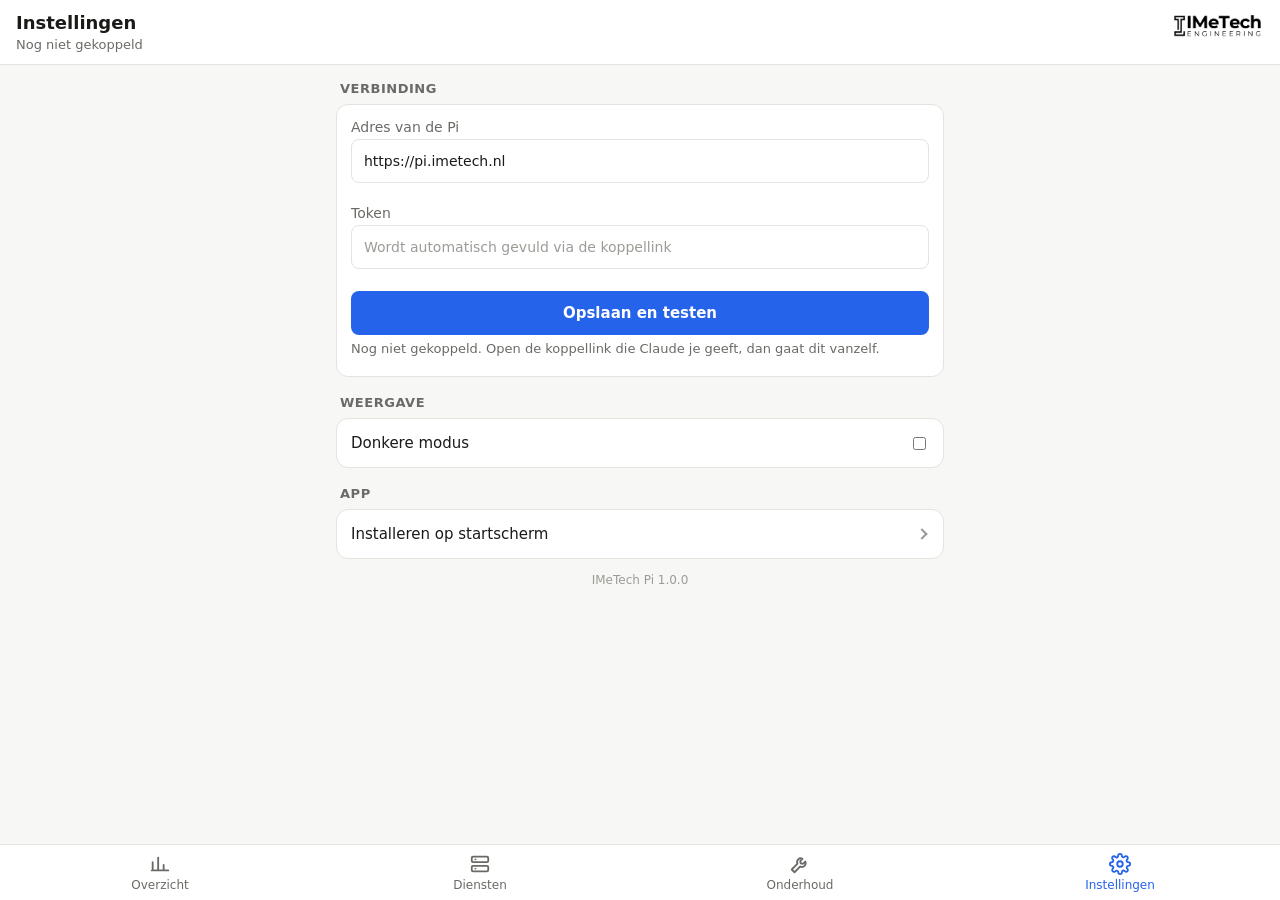
==== pwa/index.html @ c93b2d84 "Publiceren via GitHub Actions, app naar pwa/ (zoals projectdoc-pwa) Co-Authored-By: Claude Opus 5.5 " ====
<!DOCTYPE html>
<html lang="nl">
  <head>
    <meta charset="UTF-8" />
    <meta name="viewport" content="width=device-width, initial-scale=1, viewport-fit=cover" />
    <meta name="theme-color" content="#2563EB" id="meta-theme-color" />
    <meta name="apple-mobile-web-app-capable" content="yes" />
    <meta name="mobile-web-app-capable" content="yes" />
    <meta name="robots" content="noindex" />
    <title>IMeTech Pi</title>
    <link rel="manifest" href="manifest.json" />
    <link rel="stylesheet" href="css/style.css" />
    <link rel="stylesheet" href="css/pi.css" />
    <link rel="icon" href="icons/icon-192.png" type="image/png" />
    <link rel="apple-touch-icon" href="icons/icon-192.png" />
  </head>
  <body>
    <svg class="ic-sprite" aria-hidden="true" focusable="false">
      <symbol id="ic-overzicht" viewBox="0 0 24 24"><path d="M4 19V10M10 19V5M16 19v-6M21 19H3" /></symbol>
      <symbol id="ic-diensten" viewBox="0 0 24 24"><rect x="3" y="4" width="18" height="6" rx="1.5" /><rect x="3" y="14" width="18" height="6" rx="1.5" /><path d="M7 7h.01M7 17h.01" /></symbol>
      <symbol id="ic-onderhoud" viewBox="0 0 24 24"><path d="M14.7 6.3a4 4 0 0 0-5.4 5.4L3 18l3 3 6.3-6.3a4 4 0 0 0 5.4-5.4l-2.5 2.5-2.4-.6-.6-2.4z" /></symbol>
      <symbol id="ic-instellingen" viewBox="0 0 24 24"><circle cx="12" cy="12" r="3" /><path d="M19.4 15a1.7 1.7 0 0 0 .3 1.8l.1.1a2 2 0 1 1-2.8 2.8l-.1-.1a1.7 1.7 0 0 0-1.8-.3 1.7 1.7 0 0 0-1 1.5V21a2 2 0 1 1-4 0v-.1a1.7 1.7 0 0 0-1.1-1.5 1.7 1.7 0 0 0-1.8.3l-.1.1a2 2 0 1 1-2.8-2.8l.1-.1a1.7 1.7 0 0 0 .3-1.8 1.7 1.7 0 0 0-1.5-1H3a2 2 0 1 1 0-4h.1a1.7 1.7 0 0 0 1.5-1.1 1.7 1.7 0 0 0-.3-1.8l-.1-.1a2 2 0 1 1 2.8-2.8l.1.1a1.7 1.7 0 0 0 1.8.3H9a1.7 1.7 0 0 0 1-1.5V3a2 2 0 1 1 4 0v.1a1.7 1.7 0 0 0 1 1.5 1.7 1.7 0 0 0 1.8-.3l.1-.1a2 2 0 1 1 2.8 2.8l-.1.1a1.7 1.7 0 0 0-.3 1.8V9a1.7 1.7 0 0 0 1.5 1H21a2 2 0 1 1 0 4h-.1a1.7 1.7 0 0 0-1.5 1z" /></symbol>
      <symbol id="ic-terug" viewBox="0 0 24 24"><path d="M15 6l-6 6 6 6" /></symbol>
      <symbol id="ic-herstel" viewBox="0 0 24 24"><path d="M4 12a8 8 0 1 0 2.6-5.9" /><path d="M4 4v5h5" /></symbol>
      <symbol id="ic-chevron" viewBox="0 0 24 24"><path d="M9 6l6 6-6 6" /></symbol>
    </svg>

    <div id="install-banner" class="install-banner hidden" role="dialog" aria-label="App installeren">
      <div class="install-banner-inner">
        <p><strong>Installeer IMeTech Pi</strong> op je startscherm, dan heb je de Pi altijd bij de hand.</p>
        <div class="install-banner-actions">
          <button type="button" id="btn-install" class="btn-primary">Installeren</button>
          <button type="button" id="btn-install-dismiss" class="btn-secondary">Later</button>
        </div>
      </div>
    </div>

    <header class="app-header">
      <div class="header-text">
        <h1 id="kop">Pi</h1>
        <p id="status" class="sub">Verbinden...</p>
      </div>
      <img id="header-logo" class="header-logo" src="branding/logo-zwart.png" alt="IMeTech Engineering" width="120" height="28" />
    </header>

    <main id="scherm"></main>

    <nav class="bottom-nav" aria-label="Hoofdnavigatie">
      <button type="button" data-tab="overzicht" class="actief"><svg class="ic"><use href="#ic-overzicht"/></svg>Overzicht</button>
      <button type="button" data-tab="diensten"><svg class="ic"><use href="#ic-diensten"/></svg>Diensten</button>
      <button type="button" data-tab="onderhoud"><svg class="ic"><use href="#ic-onderhoud"/></svg>Onderhoud <span id="badge" class="badge"></span></button>
      <button type="button" data-tab="instellingen"><svg class="ic"><use href="#ic-instellingen"/></svg>Instellingen</button>
    </nav>

    <div id="toast" class="toast hidden" role="status"><span id="toast-tekst"></span><button type="button" id="toast-knop" class="toast-knop hidden">Herstel</button></div>

    <script src="js/terug.js"></script>
    <script src="js/imetech-apps.js"></script>
    <script src="js/opslag.js"></script>
    <script src="js/api.js"></script>
    <script src="js/install.js"></script>
    <script src="js/app.js"></script>
  </body>
</html>
---- pwa/css/style.css ----
/* IMeTech tokens — zelfde als uren/projectdoc PWA (applications/imtech_desk_theme.py) */
:root {
  --bg-primary: #ffffff;
  --bg-secondary: #f7f7f5;
  --bg-tertiary: #efede8;
  --bg-hover: #f0eee9;
  --border: #e5e3de;
  --border-strong: #cccac4;
  --text-primary: #1a1a18;
  --text-secondary: #6b6a66;
  --text-tertiary: #9c9b96;
  --accent: #2563eb;
  --accent-hover: #1d4ed8;
  --accent-light: #eff4ff;
  --danger: #dc2626;
  --danger-light: #fef2f2;
  --goed: #15803d;
  --goed-light: #f0fdf4;
  --let-op: #b45309;
  --let-op-light: #fffbeb;
  --radius-md: 8px;
  --radius-lg: 12px;
  --safe-bottom: env(safe-area-inset-bottom, 0px);
  --safe-top: env(safe-area-inset-top, 0px);
  --nav-h: 56px;
  --touch: 44px;
}
html[data-theme="dark"] {
  --bg-primary: #1c1c1a;
  --bg-secondary: #121210;
  --bg-tertiary: #2a2a26;
  --bg-hover: #33332e;
  --border: #3d3d38;
  --border-strong: #52524c;
  --text-primary: #f2f2ef;
  --text-secondary: #a8a7a2;
  --text-tertiary: #78776f;
  --accent: #3b82f6;
  --accent-hover: #2563eb;
  --accent-light: #1e3a5f;
  --danger-light: #3b1d1d;
  --goed-light: #16301f;
  --let-op-light: #3a2c12;
}

* { box-sizing: border-box; }
html { height: 100%; }
html, body {
  margin: 0; padding: 0;
  font-family: "Segoe UI", system-ui, sans-serif; font-size: 16px;
  color: var(--text-primary); background: var(--bg-secondary);
  -webkit-tap-highlight-color: transparent;
}
body { display: flex; flex-direction: column; height: 100%; height: 100dvh; overflow: hidden; overscroll-behavior: none; }

/* Header */
.app-header {
  flex-shrink: 0; position: relative; z-index: 10;
  padding: calc(12px + var(--safe-top)) 16px 12px; padding-right: 136px;
  background: var(--bg-primary); border-bottom: 1px solid var(--border);
}
.app-header h1 { margin: 0; font-size: 1.125rem; font-weight: 600; }
.app-header .sub { margin: 4px 0 0; font-size: 0.8125rem; color: var(--text-secondary); }
.app-header .sub.error { color: var(--danger); }
.header-logo { position: absolute; top: calc(12px + var(--safe-top)); right: 16px; display: block; height: 28px; width: auto; max-width: 120px; object-fit: contain; }

/* Installatiebanner (zoals projectdoc-pwa: zwevende kaart boven de navigatie) */
.install-banner { position: fixed; left: 12px; right: 12px; bottom: calc(var(--nav-h) + var(--safe-bottom) + 12px); z-index: 55; padding: 14px; background: var(--bg-primary); border: 1px solid var(--border-strong); border-radius: var(--radius-lg); box-shadow: 0 6px 24px rgba(0,0,0,.16); }
.install-banner p { margin: 0 0 10px; font-size: 0.875rem; }
.install-banner-actions { display: flex; gap: 8px; }
.install-banner-actions > * { flex: 1; }
.hint { font-size: 0.8125rem; color: var(--text-secondary); margin: 6px 0; }
.hidden { display: none !important; }

.ptr {
  height: 0; overflow: hidden; display: flex; align-items: center; justify-content: center; gap: 8px;
  font-size: 0.8125rem; color: var(--text-secondary); transition: height .18s ease-out; flex: none;
}
.ptr .ic { width: 18px; height: 18px; transition: transform .2s; }
.ptr.klaar .ic { transform: rotate(180deg); color: var(--accent); }
.ptr.bezig .ic { animation: draai .8s linear infinite; color: var(--accent); }
@keyframes draai { to { transform: rotate(360deg); } }

main {
  flex: 1; min-height: 0; overflow-x: hidden; overflow-y: auto; -webkit-overflow-scrolling: touch; overscroll-behavior-y: contain;
  padding: 12px 16px 16px; max-width: 640px; width: 100%; margin: 0 auto;
}
h2 { font-size: 0.8125rem; text-transform: uppercase; letter-spacing: .04em; color: var(--text-secondary); margin: 18px 0 8px; font-weight: 600; }
.card { background: var(--bg-primary); border: 1px solid var(--border); border-radius: var(--radius-lg); padding: 14px; margin-bottom: 12px; }
.card.fout { border-color: var(--danger); }
.card b, .card strong { font-weight: 600; }
.kop { display: flex; justify-content: space-between; align-items: center; gap: 8px; margin-bottom: 6px; }
.stil { color: var(--text-secondary); font-size: 0.875rem; }

/* Tags */
.tag { font-size: 0.75rem; padding: 2px 8px; border-radius: 999px; background: var(--bg-tertiary); color: var(--text-primary); white-space: nowrap; font-weight: 500; }
.tag.rood { background: var(--danger-light); color: var(--danger); }
.tag.oranje { background: var(--let-op-light); color: var(--let-op); }
.tag.groen { background: var(--goed-light); color: var(--goed); }
.tag.grijs { background: var(--bg-tertiary); color: var(--text-secondary); }

/* Agenda */
.agenda { list-style: none; padding: 0; margin: 6px 0 0; }
.agenda li { display: flex; gap: 10px; padding: 6px 0; border-top: 1px solid var(--border); font-size: 0.9375rem; }
.agenda li:first-child { border-top: 0; }
.agenda .tijd { color: var(--text-secondary); min-width: 96px; font-variant-numeric: tabular-nums; }
.agenda small { color: var(--text-tertiary); }

/* Items */
.item { background: var(--bg-primary); border: 1px solid var(--border); border-radius: var(--radius-lg); padding: 12px 14px; margin-bottom: 10px; transition: opacity .3s, transform .3s; }
.item.weg { opacity: 0; transform: translateX(30px); }
.itemkop { display: flex; gap: 10px; align-items: flex-start; }
.prio { width: 10px; height: 10px; border-radius: 50%; margin-top: 7px; flex: none; background: var(--border-strong); }
.prio.p1 { background: #a3e635; } .prio.p2 { background: #facc15; } .prio.p3 { background: #fb923c; } .prio.p4 { background: var(--danger); }
.tekst { flex: 1; min-width: 0; }
.tekst b { font-weight: 600; }
.sub { color: var(--text-secondary); font-size: 0.8125rem; margin-top: 2px; }
.omschr { font-size: 0.875rem; margin-top: 6px; white-space: pre-wrap; }
.item a { color: var(--accent); font-size: 0.8125rem; }
.acties { display: flex; gap: 6px; margin-top: 10px; flex-wrap: wrap; }

/* Knoppen */
button {
  min-height: var(--touch); min-width: var(--touch); padding: 10px 16px; font-size: 0.9375rem; font-weight: 600;
  border-radius: var(--radius-md); border: none; cursor: pointer; color: var(--text-primary); background: var(--bg-tertiary);
  -webkit-appearance: none; appearance: none; font-family: inherit;
  display: inline-flex; align-items: center; justify-content: center; gap: 6px; line-height: 1.2; vertical-align: middle;
}
button .ic { display: block; }
button:disabled { opacity: .5; }
.btn-primary, form button[type=submit], form button:not([type]) { background: var(--accent); color: #fff; }
.btn-primary:active { background: var(--accent-hover); }
.btn-secondary, button.zacht { background: var(--bg-tertiary); color: var(--text-primary); border: 1px solid var(--border); }
.acties button { min-height: 36px; padding: 6px 10px; font-size: 0.8125rem; font-weight: 500; background: var(--accent-light); color: var(--accent); border: 1px solid transparent; }
.acties button.zacht { background: var(--bg-primary); color: var(--text-secondary); border-color: var(--border); }

/* Meldingen */
.melding { background: var(--bg-primary); border: 1px solid var(--border); border-left: 3px solid var(--accent); border-radius: var(--radius-md); padding: 10px 12px; margin-bottom: 8px; font-size: 0.875rem; }
.melding small { color: var(--text-tertiary); }

/* Filters en chips */
.filters { display: flex; gap: 6px; align-items: center; margin: 6px 0 10px; flex-wrap: wrap; }
.chip { min-height: 36px; padding: 6px 12px; font-size: 0.8125rem; font-weight: 500; background: var(--bg-primary); color: var(--text-primary); border: 1px solid var(--border); }
.chip.actief { background: var(--accent-light); border-color: var(--accent); color: var(--accent); }
select, textarea, input:where(:not([type=checkbox]):not([type=radio]):not([type=range]):not([type=color]):not([type=file])) {
  font: inherit; min-height: var(--touch); padding: 10px 12px; border: 1px solid var(--border); border-radius: var(--radius-md);
  background: var(--bg-primary); color: var(--text-primary); width: 100%;
}
select { width: auto; flex: 1; }
input::placeholder, textarea::placeholder { color: var(--text-tertiary); }
input:focus-visible, select:focus-visible, textarea:focus-visible { outline: 2px solid var(--accent); outline-offset: 1px; border-color: var(--accent); }
html[data-theme="dark"] { color-scheme: dark; }
.nieuw { display: flex; gap: 6px; margin-bottom: 12px; }
.nieuw button { padding: 0 16px; font-size: 20px; }
label { display: block; font-size: 0.8125rem; color: var(--text-secondary); margin: 10px 0 4px; }
label input:not([type=checkbox]) { margin-top: 4px; }
.check-row { display: flex; align-items: center; gap: 10px; font-size: 0.9375rem; color: var(--text-primary); min-height: var(--touch); }
.check-row input { width: 20px; height: 20px; accent-color: var(--accent); }
.rij { display: flex; gap: 8px; align-items: center; flex-wrap: wrap; margin-top: 10px; }
.status-lijst { padding-left: 18px; font-size: 0.875rem; margin: 6px 0; }
.status-lijst .fout { color: var(--danger); }

/* Gesprek */
.gesprek { display: flex; flex-direction: column; gap: 8px; min-height: 40vh; padding: 4px 0 12px; }
.bel { max-width: 88%; padding: 10px 12px; border-radius: 14px; white-space: pre-wrap; font-size: 0.9375rem; }
.bel.user { align-self: flex-end; background: var(--accent); color: #fff; border-bottom-right-radius: 4px; }
.bel.assistant { align-self: flex-start; background: var(--bg-primary); border: 1px solid var(--border); border-bottom-left-radius: 4px; }
.bel.wacht { color: var(--text-secondary); } .bel.fout { border-color: var(--danger); }
.vraagbalk { display: flex; gap: 6px; position: sticky; bottom: 0; background: var(--bg-secondary); padding: 8px 0; }
.mic { background: var(--bg-tertiary); border: 1px solid var(--border); font-size: 18px; padding: 0 12px; line-height: 1; }
.mic.aan { background: var(--danger); color: #fff; border-color: var(--danger); animation: puls 1s infinite; }
@keyframes puls { 50% { opacity: .6; } }

/* Onderbalk */
.bottom-nav {
  flex-shrink: 0; display: flex; background: var(--bg-primary); border-top: 1px solid var(--border);
  padding-bottom: var(--safe-bottom); min-height: calc(var(--nav-h) + var(--safe-bottom)); z-index: 30;
}
.bottom-nav button { flex: 1; background: transparent; color: var(--text-secondary); border-radius: 0; font-weight: 500; font-size: 0.75rem; display: flex; align-items: center; justify-content: center; gap: 4px; min-width: 0; padding: 10px 4px; }
.bottom-nav button.actief { color: var(--accent); }
.badge { display: inline-block; min-width: 18px; padding: 0 5px; border-radius: 999px; background: var(--accent); color: #fff; font-size: 0.6875rem; line-height: 18px; }
.badge:empty { display: none; }

/* Toast */
/* (basis) */
.toast {
  position: fixed; left: 16px; right: 16px; bottom: calc(var(--nav-h) + var(--safe-bottom) + 12px);
  padding: 12px 14px; background: var(--text-primary); color: var(--bg-primary); border-radius: var(--radius-md);
  font-size: 0.875rem; z-index: 40; box-shadow: 0 4px 20px rgba(0,0,0,.15);
}
.toast.fout { background: var(--danger); color: #fff; }
/* Chat-tab: toast en installatiebanner boven de invoerbalk, nooit over de microfoon/verstuurknop */
body:has(.invoer-balk) .toast, body:has(.invoer-balk) .install-banner { bottom: calc(var(--nav-h) + var(--safe-bottom) + 76px); }


/* Iconen */
.ic-sprite { position: absolute; width: 0; height: 0; overflow: hidden; }
.ic { width: 20px; height: 20px; flex-shrink: 0; fill: none; stroke: currentColor; stroke-width: 2; stroke-linecap: round; stroke-linejoin: round; }
.bottom-nav .ic { width: 22px; height: 22px; }
.bottom-nav button { flex-direction: column; gap: 3px; padding: 6px 4px; }
.bottom-nav .badge { position: absolute; margin-left: 44px; margin-top: -30px; }
.bottom-nav button { position: relative; }

/* Ronde knoppen (inspreken/versturen), zoals projectdoc-pwa */
.btn-rond { display: inline-flex; align-items: center; justify-content: center; flex-shrink: 0; width: var(--touch); height: var(--touch); padding: 0; color: var(--text-secondary); background: var(--bg-primary); border: 1px solid var(--border-strong); border-radius: 50%; cursor: pointer; }
.btn-rond:active { background: var(--bg-hover); }
#btn-dicteer { touch-action: none; user-select: none; -webkit-user-select: none; -webkit-touch-callout: none; }
.btn-rond[aria-pressed="true"] { color: #fff; background: var(--danger); border-color: var(--danger); animation: pulseer 1.1s ease-in-out infinite; }
.btn-rond-primair { color: #fff; background: var(--accent); border-color: var(--accent); }
@keyframes pulseer { 0%, 100% { opacity: 1; } 50% { opacity: .55; } }
.invoer-balk { position: sticky; bottom: 0; display: flex; gap: 8px; align-items: center; padding: 10px 0 8px; background: var(--bg-secondary); }
.invoer-balk input, .invoer-balk textarea { flex: 1; min-width: 0; }
.invoer-balk { align-items: flex-end; }
#vraag-tekst { resize: none; min-height: var(--touch); max-height: 168px; line-height: 1.4; padding: 10px 12px; overflow-y: hidden; display: block; }
#vraag-tekst.vol { overflow-y: auto; }

/* Assistent-scherm */
.groet { border-left: 3px solid var(--accent); }
.groet-kop { display: flex; align-items: center; gap: 8px; margin-bottom: 4px; font-size: 1.0625rem; }
.groet-kop .ic { color: var(--accent); }
.groet p { margin: 0 0 6px; line-height: 1.45; }
.btn-link { background: none; color: var(--accent); padding: 8px 4px; min-height: 36px; font-weight: 500; display: inline-flex; align-items: center; gap: 4px; }
.btn-link.terug { margin: 2px 0 0 -4px; }
.chips { display: flex; gap: 6px; flex-wrap: wrap; margin-bottom: 10px; }
.bel-acties { margin-top: 6px; display: flex; gap: 6px; flex-wrap: wrap; }
.bel-acties .tag { display: inline-flex; align-items: center; gap: 4px; }
.bel-acties .ic { width: 14px; height: 14px; }
.bel.wacht::after { content: ""; display: inline-block; width: 1em; animation: puntjes 1.2s steps(4) infinite; }
@keyframes puntjes { to { content: "…"; } }
.gesprek { min-height: 0; }

/* Overzicht: groepen */
.groep { display: flex; align-items: center; justify-content: flex-start; gap: 12px; width: 100%; text-align: left; background: var(--bg-primary); border: 1px solid var(--border); border-radius: var(--radius-lg); padding: 12px 14px; margin-bottom: 8px; font-weight: 400; }
.groep:active { background: var(--bg-hover); }
.groep .prio { margin-top: 0; }
.groep-tekst { flex: 1; min-width: 0; display: flex; flex-direction: column; }
.groep-tekst b { font-weight: 600; }
.groep .ic { color: var(--text-tertiary); }
.leeg { text-align: center; padding: 30px 0; }

/* Item: kop is een knop, body klapt open */
.item { padding: 0; overflow: hidden; }
.item-kop { display: flex; align-items: flex-start; gap: 10px; width: 100%; text-align: left; background: none; padding: 12px 14px; border-radius: 0; font-weight: 400; min-height: var(--touch); }
.item-kop .titel { display: block; font-weight: 600; line-height: 1.3; }
.item-kop .prio { margin-top: 6px; }
.item-kop .tag { margin-top: 2px; }
.item-kop[aria-expanded="true"] { background: var(--bg-hover); }
.item-body { padding: 4px 14px 12px; border-top: 1px solid var(--border); }
.item-body .omschr { margin: 8px 0; }
.acties button { display: inline-flex; align-items: center; gap: 6px; }
.acties button.goed { background: var(--goed-light); color: var(--goed); }
.acties .ic { width: 16px; height: 16px; }

/* Toast met knop */
.toast { display: flex; align-items: center; gap: 12px; }
.toast-knop { background: rgba(255,255,255,.15); color: #fff; padding: 6px 12px; min-height: 32px; min-width: 0; font-weight: 600; margin-left: auto; white-space: nowrap; flex-shrink: 0; border-radius: 6px; }
html[data-theme="dark"] .toast-knop { color: var(--bg-primary); }
.toast.fout .toast-knop { color: #fff; }

.opdracht .rij { margin-top: 6px; }
.opdracht .btn-link { padding-left: 0; }

/* Kleine, ingeklapte instellingen (eens per jaar) */
details.card.klein > summary { list-style: none; cursor: pointer; display: flex; flex-direction: column; gap: 2px; }
details.card.klein > summary::-webkit-details-marker { display: none; }
details.card.klein > summary h2 { margin: 0; }
details.card.klein > summary h2::before { content: "▸ "; font-size: .75em; }
details.card.klein[open] > summary h2::before { content: "▾ "; }
details.card.klein #wbso-inhoud { margin-top: 10px; }
#wbso-lijst { display: flex; flex-direction: column; gap: 4px; margin: 8px 0; max-height: 220px; overflow-y: auto; }
.agenda li.voorbij { opacity: .45; text-decoration: line-through; }
.agenda li.met-briefje { cursor: pointer; }
.agenda .briefje-hint { color: var(--accent); white-space: nowrap; }
.agenda li.briefje { display: block; border-top: 0; padding: 2px 0 10px 106px; font-size: 0.875rem; }
.agenda li.briefje ul { margin: 4px 0; padding-left: 18px; }
.agenda li.briefje p { margin: 2px 0; }
@media (max-width: 420px) { .agenda li.briefje { padding-left: 0; } }
.btn-link.terug .ic { transform: rotate(180deg); }
.uren-kaart { display: flex; align-items: center; gap: 12px; width: 100%; text-align: left; color: var(--text-primary); }
.uren-kaart span { display: flex; flex-direction: column; flex: 1; min-width: 0; }
.uren-kaart small { color: var(--text-secondary); }
.uren-rij { display: flex; flex-direction: column; gap: 6px; padding: 10px 0; border-top: 1px solid var(--border); }
.uren-rij .uren-kop { display: flex; align-items: center; gap: 8px; flex-wrap: wrap; margin: 0; }
.uren-rij .uren-getal { display: flex; align-items: center; gap: 8px; }
.uren-rij .uren-getal input { width: 6em; flex: 0 0 6em; text-align: right; }
.uren-rij .uren-getal small { color: var(--text-tertiary); }

/* Lange teksten nooit buiten beeld: chatbellen, actiechips, agendaregels, toast */
.bel { overflow-wrap: anywhere; min-width: 0; }
.bel-acties .tag { white-space: normal; overflow-wrap: anywhere; max-width: 100%; line-height: 1.3; padding: 4px 10px; border-radius: 10px; }
.bel-acties .tag .ic { flex-shrink: 0; }
.agenda li > span:last-child { min-width: 0; overflow-wrap: anywhere; }
.agenda li .tijd { flex-shrink: 0; }
.item-kop .tekst, .groep-tekst, .titel, .sub, .omschr { overflow-wrap: anywhere; }
.item-kop .tag { flex-shrink: 0; }
.toast { max-width: calc(100vw - 32px); }
.toast #toast-tekst, .toast > span:first-child { min-width: 0; overflow-wrap: anywhere; }
.acties { flex-wrap: wrap; }
.acties button { max-width: 100%; white-space: normal; text-align: left; justify-content: flex-start; }
.hint, .stil { overflow-wrap: anywhere; }

/* Verbruik: weekmeter en dagstaven */
.meter { height: 8px; margin: 8px 0 2px; background: var(--bg-tertiary); border-radius: 999px; overflow: hidden; }
.meter-vul { height: 100%; border-radius: 999px; background: var(--accent); transition: width .3s; }
.meter-vul.oranje { background: var(--let-op); }
.meter-vul.rood { background: var(--danger); }
.dagstaven { display: flex; align-items: flex-end; gap: 3px; height: 44px; margin: 10px 0 4px; }
.dagstaaf { flex: 1; display: flex; align-items: flex-end; height: 100%; background: var(--bg-tertiary); border-radius: 2px; }
.dagstaaf i { display: block; width: 100%; min-height: 2px; background: var(--accent); border-radius: 2px; }

/* Verbruik: aandeel assistent in de Max-week */
.verbruik-kop { margin: 10px 0 2px; font-size: 1.0625rem; font-weight: 600; color: var(--text-primary); }
.verbruik-sub { margin: 16px 0 6px; font-size: 0.75rem; font-weight: 600; text-transform: uppercase; letter-spacing: .04em; color: var(--text-secondary); }
.stapel { position: relative; display: flex; height: 12px; margin: 10px 0 6px; background: var(--bg-tertiary); border-radius: 999px; }
.stapel > span:not(.stapel-rem) { height: 100%; }
.stapel > span:first-child { border-radius: 999px 0 0 999px; }
.stapel-assist { background: var(--accent); }
.stapel-rest { background: var(--text-tertiary); opacity: .55; border-radius: 0 999px 999px 0; }
.stapel-assist + .stapel-rest { border-radius: 0 999px 999px 0; }
.stapel-rem { position: absolute; top: -3px; bottom: -3px; width: 2px; margin-left: -1px; background: var(--danger); border-radius: 1px; }
.legenda { display: flex; flex-wrap: wrap; gap: 4px 14px; font-size: 0.8125rem; color: var(--text-primary); }
.legenda span { display: inline-flex; align-items: center; gap: 6px; }
.stip { display: inline-block; width: 10px; height: 10px; border-radius: 3px; }
.stip.assist { background: var(--accent); }
.stip.rest { background: var(--text-tertiary); opacity: .55; }
.stip.rem { width: 3px; height: 12px; border-radius: 1px; background: var(--danger); }
.soorten { display: grid; gap: 8px; }
.soort { display: grid; grid-template-columns: 8.5em 1fr 3em; align-items: center; gap: 10px; font-size: 0.875rem; }
.soort b { text-align: right; font-weight: 600; font-variant-numeric: tabular-nums; }
.soort-balk { height: 6px; background: var(--bg-tertiary); border-radius: 999px; overflow: hidden; }
.soort-balk i { display: block; height: 100%; background: var(--accent); border-radius: 999px; }
.dag-as { display: flex; justify-content: space-between; font-size: 0.75rem; color: var(--text-tertiary); margin-bottom: 8px; }
.invoer-rij { display: flex; align-items: center; flex-wrap: wrap; gap: 8px 10px; }
.invoer-rij label { margin: 0; font-size: 0.875rem; color: var(--text-primary); }
.invoer-rij .getal { display: inline-flex; align-items: center; gap: 6px; color: var(--text-secondary); }
.invoer-rij .getal input { width: 4.5em; text-align: right; }

.inst-inhoud .check-row { min-height: 36px; padding: 2px 0; margin: 0; font-size: 0.9375rem; }
.inst-inhoud .rij { display: flex; align-items: center; gap: 8px; margin: 6px 0; flex-wrap: nowrap; }
.inst-inhoud .rij label { display: flex; align-items: center; gap: 8px; margin: 0; }
.inst-inhoud .rij select { width: auto; min-height: 36px; padding: 4px 8px; }
.inst-inhoud .rij input { flex: 1; min-width: 0; min-height: 40px; }
.inst-inhoud .rij .btn-primary { flex-shrink: 0; }
.inst-inhoud .rij .hint { margin: 0; }

/* ---------- Instellingen: gegroepeerde lijst (gedeeld patroon voor alle IMeTech-PWA's: assistent, uren, projectdoc) ---------- */
.inst-kop { font-size: 0.8125rem; text-transform: uppercase; letter-spacing: .04em; color: var(--text-secondary); margin: 18px 4px 8px; font-weight: 600; }
.inst-kop:first-child { margin-top: 4px; }
.inst-kaart { background: var(--bg-primary); border: 1px solid var(--border); border-radius: var(--radius-lg); margin-bottom: 4px; overflow: hidden; }
.inst-kaart > :not(:first-child) { border-top: 1px solid var(--border); }
.inst-kaart > .inst-noot { border-top: 0; margin-top: -6px; }
.inst-rij { display: flex; align-items: center; justify-content: space-between; gap: 12px; min-height: 48px; padding: 10px 14px; margin: 0;
  width: 100%; background: none; border: 0; border-radius: 0; color: var(--text-primary); font: inherit; font-size: 0.9375rem; font-weight: 400;
  text-align: left; text-decoration: none; cursor: default; box-shadow: none; }
.inst-label { flex: 1; min-width: 0; }
.inst-waarde { display: inline-flex; align-items: center; gap: 6px; min-width: 0; max-width: 60%; color: var(--text-secondary); font-size: 0.875rem; }
.inst-waarde .afkap, .inst-waarde.afkap { overflow: hidden; text-overflow: ellipsis; white-space: nowrap; display: block; }
.inst-waarde .ic { width: 16px; height: 16px; color: var(--text-tertiary); flex-shrink: 0; }
.inst-chev { width: 8px; height: 8px; flex-shrink: 0; border-right: 2px solid var(--text-tertiary); border-top: 2px solid var(--text-tertiary); transform: rotate(45deg); margin-right: 3px; }
button.inst-knop, a.inst-knop, .inst-uit > summary { cursor: pointer; }
button.inst-knop:active, a.inst-knop:active, .inst-uit > summary:active { background: var(--bg-hover); }
.inst-knop.gevaar .inst-label { color: var(--danger); }
.inst-uit > summary { list-style: none; }
.inst-uit > summary::-webkit-details-marker { display: none; }
.inst-uit[open] > summary .inst-waarde > .ic:last-child, .inst-uit[open] > summary .inst-chev { transform: rotate(135deg); }
.inst-inhoud { padding: 4px 14px 14px; }
.inst-inhoud label { font-size: 0.875rem; }
.inst-inhoud form { display: flex; flex-direction: column; gap: 8px; }
.inst-knoppen { display: flex; gap: 8px; margin-top: 10px; flex-wrap: wrap; }
.inst-knoppen > * { flex: 1; }
.inst-select { width: auto; max-width: 55%; min-height: 36px; padding: 4px 8px; font-size: 0.875rem; background: var(--bg-secondary); }
.inst-getal { width: 5.5em; min-height: 36px; padding: 4px 8px; text-align: right; flex-shrink: 0; }
.inst-noot { margin: 0; padding: 8px 14px 10px; font-size: 0.8125rem; color: var(--text-secondary); }
.inst-noot:empty { display: none; }
.inst-noot.fout { color: var(--danger); }
.stip-status { width: 8px; height: 8px; border-radius: 50%; display: inline-block; flex-shrink: 0; background: var(--text-tertiary); }
.stip-status.ok { background: var(--goed, #15803d); }
.stip-status.nee { background: var(--danger); }
/* Schakelaar */
.schakel { position: relative; display: inline-flex; flex-shrink: 0; width: 44px; height: 26px; }
.schakel input { position: absolute; inset: 0; opacity: 0; width: 100%; height: 100%; min-height: 0; margin: 0; padding: 0; cursor: pointer; }
.schakel i { width: 100%; height: 100%; border-radius: 13px; background: var(--border-strong); transition: background .15s; pointer-events: none; }
.schakel i::after { content: ""; position: absolute; top: 3px; left: 3px; width: 20px; height: 20px; border-radius: 50%; background: #fff; box-shadow: 0 1px 2px rgba(0,0,0,.25); transition: transform .15s; }
.schakel input:checked + i { background: var(--accent); }
.schakel input:checked + i::after { transform: translateX(18px); }
.schakel input:focus-visible + i { outline: 2px solid var(--accent); outline-offset: 2px; }

/* ---------- Assistent: landingspagina ---------- */
.hero { padding: 2px 2px 4px; }
.hero-groet { margin: 0; font-size: 1.375rem; font-weight: 650; letter-spacing: -.01em; }
.hero-zin { margin: 4px 0 12px; color: var(--text-secondary); font-size: 0.9375rem; line-height: 1.45; }
.tegels { display: grid; grid-template-columns: repeat(3, minmax(0, 1fr)); gap: 8px; }
.tegel { display: flex; flex-direction: column; align-items: flex-start; gap: 2px; min-height: 64px; padding: 10px 12px; text-align: left;
  background: var(--bg-primary); color: var(--text-primary); border: 1px solid var(--border); border-radius: var(--radius-lg); font-weight: 400; cursor: pointer; }
.tegel b { font-size: 1.25rem; font-weight: 650; line-height: 1.2; font-variant-numeric: tabular-nums; }
.tegel span { font-size: 0.75rem; color: var(--text-secondary); line-height: 1.25; }
.tegel.let-op { background: var(--accent-light); border-color: transparent; }
.tegel.let-op b { color: var(--accent); }
.tegel:active { transform: scale(.98); }
.kop-met-link { display: flex; justify-content: space-between; align-items: baseline; }
.kop-met-link .btn-link { font-size: 0.8125rem; text-transform: none; letter-spacing: 0; padding: 0; min-height: 0; font-weight: 500; }
/* Agenda */
.ag-rij { display: flex; align-items: center; gap: 12px; min-height: 52px; padding: 8px 14px; }
.ag-rij[data-briefje] { cursor: pointer; }
.ag-rij[data-briefje]:active { background: var(--bg-hover); }
.ag-rij.voorbij { opacity: .45; }
.ag-rij.voorbij .ag-tekst b { text-decoration: line-through; }
.ag-tijd { display: flex; flex-direction: column; width: 46px; flex-shrink: 0; font-weight: 600; font-size: 0.9375rem; font-variant-numeric: tabular-nums; line-height: 1.2; }
.ag-tijd small { font-weight: 400; color: var(--text-tertiary); font-size: 0.75rem; }
.ag-tekst { display: flex; flex-direction: column; flex: 1; min-width: 0; line-height: 1.3; }
.ag-tekst b { font-weight: 500; overflow-wrap: anywhere; }
.ag-tekst small { color: var(--text-secondary); font-size: 0.8125rem; overflow: hidden; text-overflow: ellipsis; white-space: nowrap; }
.ag-brief { display: inline-flex; align-items: center; gap: 6px; flex-shrink: 0; font-size: 0.75rem; font-weight: 600; color: var(--accent); background: var(--accent-light); padding: 4px 8px; border-radius: 999px; }
.ag-brief .inst-chev { width: 6px; height: 6px; border-color: var(--accent); transform: rotate(135deg); margin: -3px 1px 0 0; }
.ag-rij.open .ag-brief .inst-chev { transform: rotate(-45deg); margin-top: 3px; }
.inst-kaart > .ag-briefje { border-top: 0; padding: 0 14px 12px 72px; font-size: 0.875rem; }
.ag-briefje ul { margin: 0; padding-left: 16px; }
.ag-briefje li { margin: 3px 0; line-height: 1.35; }
.ag-briefje .ag-doel { margin: 0 0 4px; font-weight: 600; }
.ag-briefje .stil { margin: 6px 0 0; font-size: 0.75rem; }
.ag-briefje .ag-kop { margin: 8px 0 2px; font-size: 0.75rem; font-weight: 600; text-transform: uppercase; letter-spacing: .04em; color: var(--text-secondary); }
.ag-briefje li b { font-weight: 600; }
.ag-briefje .ag-nog { color: var(--text-tertiary); font-style: italic; }
.ag-briefje .ag-verslag { margin-top: 10px; }
@media (max-width: 380px) { .inst-kaart > .ag-briefje { padding-left: 14px; } }
.inst-noot.leeg { padding: 14px; }
/* Lijsten van punten en opdrachten in één kaart */
.lijst-kaart { background: var(--bg-primary); border: 1px solid var(--border); border-radius: var(--radius-lg); overflow: hidden; margin-bottom: 4px; }
.lijst-kaart > .item { border: 0; border-radius: 0; margin: 0; }
.lijst-kaart > :not(:first-child) { border-top: 1px solid var(--border); }
.lijst-kaart > .opdracht { padding: 12px 14px; }
.opdracht .kop { display: flex; justify-content: space-between; align-items: center; gap: 8px; }
.opdracht p { margin: 4px 0 0; }
/* Suggesties op één rij, horizontaal scrollen */
.chips-scroll { flex-wrap: nowrap; overflow-x: auto; scrollbar-width: none; margin: 0 -16px 8px; padding: 0 16px 2px; scroll-padding: 16px; }
.chips-scroll::-webkit-scrollbar { display: none; }
.chips-scroll .chip { flex-shrink: 0; border-radius: 999px; }

/* ---------- Uren nakijken ---------- */
.scherm-kop { display: flex; align-items: center; gap: 12px; margin-bottom: 6px; }
.scherm-kop > div { flex: 1; min-width: 0; }
.scherm-titel { margin: 0; font-size: 1.25rem; font-weight: 650; }
.scherm-sub { margin: 0; font-size: 0.8125rem; color: var(--text-secondary); }
#uren-terug .ic { transform: rotate(180deg); }
.btn-rond.draait .ic { animation: draai 1s linear infinite; }
@keyframes draai { to { transform: rotate(360deg); } }
.melding-let-op, .melding-goed { margin: 8px 0; padding: 10px 12px; border-radius: var(--radius-md); font-size: 0.875rem; }
.melding-let-op { background: var(--let-op-light); color: var(--let-op); }
.melding-goed { background: var(--goed-light); color: var(--goed); font-weight: 600; }
.dag-totaal { font-size: 0.8125rem; color: var(--text-primary); text-transform: none; letter-spacing: 0; font-variant-numeric: tabular-nums; }
.ur-rij { display: flex; align-items: center; gap: 10px; padding: 10px 12px 10px 14px; transition: opacity .15s; }
.ur-rij.uit .ur-tekst, .ur-rij.uit .stepper { opacity: .4; }
.ur-tekst { flex: 1; min-width: 0; display: flex; flex-direction: column; }
.ur-tekst input { width: 100%; min-height: 0; padding: 2px 4px; margin-left: -4px; border: 1px solid transparent; border-radius: 6px; background: transparent; }
.ur-tekst input:focus { border-color: var(--border-strong); background: var(--bg-secondary); outline: none; }
.ur-project { font-weight: 600; font-size: 0.9375rem; }
.ur-werk { font-size: 0.875rem; color: var(--text-secondary); }
.ur-tekst small { font-size: 0.75rem; color: var(--text-tertiary); margin-top: 1px; }
.stepper { display: flex; align-items: center; flex-shrink: 0; border: 1px solid var(--border-strong); border-radius: 999px; overflow: hidden; background: var(--bg-primary); }
.stepper button { width: 38px; height: 38px; min-height: 0; padding: 0; border: 0; border-radius: 0; background: none; color: var(--accent); font-size: 1.25rem; font-weight: 500; line-height: 1; }
.stepper button:active { background: var(--accent-light); }
.stepper input { width: 3.2em; min-height: 0; height: 38px; padding: 0; border: 0; border-radius: 0; text-align: center; font-weight: 650; font-size: 0.9375rem; font-variant-numeric: tabular-nums; background: transparent; }
.ur-klaar .inst-label { color: var(--text-secondary); font-size: 0.875rem; }
.ur-nieuw .inst-label { color: var(--accent); font-weight: 500; }
.uitleg { font-size: 0.75rem; margin: 12px 2px 0; }
.btn-breed { width: 100%; min-height: 48px; font-size: 1rem; }
label.schakel { margin: 0; }
.ur-rij .schakel { align-self: center; }
.stepper input { flex: 0 0 3.2em; }
/* Tegels: rustig en gelijk; alleen het getal kleurt als er iets te doen is */
.tegel.let-op { background: var(--bg-primary); border-color: var(--border); }
.tegel.let-op b { color: var(--accent); }
/* Opdrachtknoppen compact */
.opdracht .rij { display: flex; gap: 8px; margin-top: 8px; }
.opdracht .rij .btn-link, .opdracht .rij .btn-secondary { min-height: 32px; padding: 4px 12px; font-size: 0.8125rem; font-weight: 500; border-radius: 999px; }
.opdracht .rij .btn-link { background: var(--accent-light); color: var(--accent); text-decoration: none; display: inline-flex; align-items: center; gap: 4px; }
.opdracht .rij .ic { width: 14px; height: 14px; }
.ur-rij { align-items: flex-start; padding: 12px 14px; }
.ur-rij .schakel { margin-top: 2px; }
.ur-voet { display: flex; align-items: center; justify-content: space-between; gap: 10px; margin-top: 6px; }
.ur-voet small { font-size: 0.75rem; color: var(--text-tertiary); line-height: 1.3; }

/* ---------- Gedeelde basis voor alle IMeTech-PWA's (assistent, uren, boekhouding, projectdoc) ---------- */
/* Onderste navigatie: icoon boven label, actief in accentkleur */
.bottom-nav button, .tabbar .tab { display: flex; flex-direction: column; align-items: center; justify-content: center; gap: 3px;
  font-size: 0.75rem; font-weight: 500; color: var(--text-secondary); border-top: 0; min-width: 0; padding: 6px 2px; }
.bottom-nav button.active, .tabbar .tab.actief { color: var(--accent); }
.nav-ic { width: 22px; height: 22px; display: block; fill: none; stroke: currentColor; stroke-width: 1.9; stroke-linecap: round; stroke-linejoin: round; }
/* Inklapbare instellingen-sectie */
.inst-fold { margin-top: 8px; }
.inst-fold > summary { list-style: none; cursor: pointer; display: flex; align-items: center; justify-content: space-between; }
.inst-fold > summary::-webkit-details-marker { display: none; }
.inst-fold > summary .inst-chev { transform: rotate(135deg); margin-right: 6px; }
.inst-fold[open] > summary .inst-chev { transform: rotate(-45deg); margin-top: 4px; }
/* Kaarttitels overal gelijk */
.card > h2:first-child { font-size: 1rem; font-weight: 600; margin: 0 0 10px; }

/* ---------- Melding onderin (toast): kaart in het thema, met accentstreep; wegvegen kan (js/melding.js) ---------- */
#toast, .toast {
  background: var(--bg-primary); color: var(--text-primary);
  border: 1px solid var(--border); border-left: 4px solid var(--accent); border-radius: var(--radius-lg);
  box-shadow: 0 10px 30px rgba(0, 0, 0, .16), 0 2px 6px rgba(0, 0, 0, .08);
  padding: 12px 14px; font-size: 0.875rem; line-height: 1.4;
  touch-action: none; user-select: none; -webkit-user-select: none;
  animation: melding-in .22s ease-out;
}
html[data-theme="dark"] #toast, html[data-theme="dark"] .toast { background: var(--bg-tertiary); color: var(--text-primary); border-color: var(--border-strong); border-left-color: var(--accent); box-shadow: 0 10px 30px rgba(0, 0, 0, .5); }
#toast.error, .toast.fout, html[data-theme="dark"] #toast.error, html[data-theme="dark"] .toast.fout { border-left-color: var(--danger); color: var(--text-primary); }
#toast.error, .toast.fout { background: var(--danger-light, var(--bg-primary)); }
html[data-theme="dark"] #toast.error, html[data-theme="dark"] .toast.fout { background: var(--danger-light, var(--bg-tertiary)); }
#toast.toast-klikbaar { cursor: pointer; padding-right: 34px; position: fixed; }
#toast.toast-klikbaar::after { content: "›"; position: absolute; right: 14px; top: 50%; transform: translateY(-52%); font-size: 1.4rem; color: var(--accent); }
.toast-knop, .toast-actie, html[data-theme="dark"] .toast-knop, .toast.fout .toast-knop { background: var(--accent-light); color: var(--accent); border: 0; border-radius: 999px; padding: 6px 12px; min-height: 32px; font-weight: 600; }
#toast::before, .toast::before { content: ""; position: absolute; top: 5px; left: 50%; width: 28px; height: 3px; margin-left: -14px; border-radius: 2px; background: var(--border-strong); opacity: .7; }
@keyframes melding-in { from { transform: translateY(14px); opacity: 0; } to { transform: none; opacity: 1; } }
@media (prefers-reduced-motion: reduce) { #toast, .toast { animation: none; } }
#toast.toast-klikbaar, #toast.toast-klikbaar * { text-decoration: none; font-weight: 500; }

/* ---------- App-wisselaar (tik op het logo) ---------- */
#app-wissel { position: fixed; right: 12px; z-index: 90; min-width: 210px; padding: 6px; background: var(--bg-primary); border: 1px solid var(--border);
  border-radius: var(--radius-lg); box-shadow: 0 12px 32px rgba(0, 0, 0, .18); animation: wissel-in .14s ease-out; }
html[data-theme="dark"] #app-wissel { background: var(--bg-tertiary); border-color: var(--border-strong); box-shadow: 0 12px 32px rgba(0, 0, 0, .5); }
#app-wissel a { display: flex; align-items: center; gap: 12px; min-height: 44px; padding: 8px 10px; border-radius: var(--radius-md); color: var(--text-primary); text-decoration: none; font-size: 0.9375rem; font-weight: 500; }
#app-wissel a:active, #app-wissel a:hover { background: var(--bg-hover); }
#app-wissel a.nu { color: var(--accent); }
#app-wissel svg { width: 22px; height: 22px; fill: none; stroke: currentColor; stroke-width: 1.9; stroke-linecap: round; stroke-linejoin: round; flex-shrink: 0; }
#app-wissel span { flex: 1; }
#app-wissel small { font-size: 0.75rem; color: var(--text-tertiary); font-weight: 400; }
@keyframes wissel-in { from { opacity: 0; transform: translateY(-6px); } to { opacity: 1; transform: none; } }
.app-links { display: flex; flex-wrap: wrap; gap: 8px; margin-top: 8px; }
.app-link { display: inline-flex; align-items: center; gap: 4px; min-height: 32px; padding: 4px 12px; border-radius: 999px; background: var(--accent-light); color: var(--accent); font-size: 0.8125rem; font-weight: 600; text-decoration: none; }
.app-link .ic { width: 14px; height: 14px; }
.ag-briefje .app-link { margin-top: 8px; }

/* Melding altijd bovenop, en boven een vaste knoppenbalk (bijv. Opslaan/Wis) in plaats van erachter */
#toast, .toast { z-index: 95; }
body:has(.invoer-sticky-bar:not(.hidden)) #toast, body:has(.install-banner:not(.hidden)) #toast { bottom: calc(var(--nav-h) + var(--safe-bottom) + var(--sticky-h, 52px) + 12px); }

/* Overlap: invoerbalk boven de kaarten die eronder door scrollen, onder pop-ups */
.invoer-balk { z-index: 5; }

/* Echte schermhoogte (gemeten in melding.js), zodat de balk onderin na vernieuwen in beeld blijft. */
html body { height: var(--app-h, 100dvh); }

/* ---------- Uren: geschreven naast gemeten (compact, zoals de historie in de uren-app) ---------- */
.inst-kaart > .ur-vgl-lijst { padding: 6px 14px 8px; }
.ur-vgl { padding: 6px 0; border-top: 1px solid var(--border); font-size: 0.8125rem; }
.ur-vgl.klikbaar { cursor: pointer; }
.ur-vgl-kop { display: flex; align-items: baseline; gap: 8px; }
.ur-vgl-naam { flex: 1; min-width: 0; overflow: hidden; text-overflow: ellipsis; white-space: nowrap; font-weight: 600; }
.ur-getal { flex: 0 0 4.6em; text-align: right; font-weight: 600; color: var(--accent); font-variant-numeric: tabular-nums; }
.ur-getal.ur-gem { color: var(--text-secondary); font-weight: 500; }
.ur-getal.ur-gem.let-op { color: var(--let-op); font-weight: 600; }
.ur-vgl-werk { display: block; margin-top: 1px; color: var(--text-secondary); font-size: 0.75rem; line-height: 1.35; overflow: hidden; text-overflow: ellipsis; white-space: nowrap; }
.ur-vgl.open .ur-vgl-werk { white-space: normal; overflow-wrap: anywhere; color: var(--text-primary); }
.ur-vgl-kolommen { padding-bottom: 2px; }
.ur-vgl-kolommen .ur-getal { font-size: 0.6875rem; font-weight: 500; color: var(--text-tertiary); text-transform: uppercase; letter-spacing: .03em; }
.ur-vgl-totaal { padding-top: 6px; border-top: 1px solid var(--border-strong); font-size: 0.8125rem; }
.ur-vgl-totaal .ur-vgl-naam { color: var(--text-secondary); font-weight: 500; }

/* --- Uren-invoer (redesign sep 2026): compacte rij, zoekbare projectkeuze, prullenbak, plus in de dagkop --- */
.ur-dag-kop { display: flex; align-items: center; gap: 8px; }
.ur-dag-kop .dag-totaal { margin-left: auto; font-weight: 600; }
.ur-plus { display: inline-flex; align-items: center; justify-content: center; width: 32px; height: 32px; min-height: 0; min-width: 0; padding: 0; border-radius: 50%; border: 1px solid var(--border-strong); background: var(--bg-primary); color: var(--accent); cursor: pointer; }
.ur-plus:active { background: var(--accent-light); }
.ur-plus .ic { width: 18px; height: 18px; }
.uren-kaart-lijst:empty { display: none; }
.ur-rij { display: block; padding: 10px 12px 10px 14px; }
.ur-boven { display: flex; align-items: center; gap: 6px; }
.ur-kies { flex: 1; min-width: 0; display: flex; align-items: center; gap: 6px; min-height: 36px; padding: 4px 8px; margin-left: -8px; border: 1px solid transparent; border-radius: var(--radius-md); background: transparent; color: var(--text-primary); font-size: 0.9375rem; font-weight: 600; text-align: left; cursor: pointer; }
.ur-kies span { flex: 1; min-width: 0; overflow: hidden; text-overflow: ellipsis; white-space: nowrap; }
.ur-kies .ic { width: 16px; height: 16px; color: var(--text-tertiary); }
.ur-kies:active { background: var(--bg-hover); }
.ur-kies.leeg { color: var(--accent); font-weight: 500; border: 1px dashed var(--border-strong); margin-left: 0; }
.ur-weg { display: inline-flex; align-items: center; justify-content: center; width: 36px; height: 36px; min-height: 0; min-width: 0; padding: 0; border: 0; border-radius: 50%; background: transparent; color: var(--text-tertiary); cursor: pointer; }
.ur-weg:active { background: var(--danger-light); color: var(--danger); }
.ur-weg .ic { width: 18px; height: 18px; }
.ur-werk-wrap { display: flex; align-items: center; margin-top: 2px; }
.ur-werk-wrap .ur-werk { flex: 1; min-width: 0; min-height: 32px; padding: 4px 8px; margin-left: -8px; border: 1px solid transparent; border-radius: 6px; background: transparent; font-size: 0.875rem; color: var(--text-secondary); }
.ur-werk-wrap .ur-werk:focus { border-color: var(--border-strong); background: var(--bg-secondary); color: var(--text-primary); outline: none; }
.ur-werk-kies { display: inline-flex; align-items: center; justify-content: center; width: 36px; height: 32px; min-height: 0; min-width: 0; padding: 0; border: 0; background: transparent; color: var(--text-tertiary); cursor: pointer; }
.ur-werk-kies .ic { width: 16px; height: 16px; }
.ur-rij .ur-voet { margin-top: 4px; }
.ur-rij .stepper button { width: 34px; height: 34px; }
.ur-rij .stepper input { height: 34px; }

/* Zoekbare keuzelijst (zelfde gedrag als de combobox in de uren-app) */
.kz-achter { position: fixed; inset: 0; z-index: 80; display: flex; align-items: flex-start; justify-content: center; padding: calc(56px + var(--safe-top)) 12px 12px; background: rgba(0,0,0,.35); }
.kz { width: 100%; max-width: 480px; max-height: 70vh; display: flex; flex-direction: column; overflow: hidden; background: var(--bg-primary); border: 1px solid var(--border); border-radius: var(--radius-lg); box-shadow: 0 8px 32px rgba(0,0,0,.25); }
.kz-kop { display: flex; align-items: center; justify-content: space-between; padding: 8px 8px 0 14px; font-size: 0.8125rem; font-weight: 600; color: var(--text-secondary); }
.kz-sluit { width: 36px; height: 36px; min-height: 0; min-width: 0; padding: 0; border: 0; background: transparent; color: var(--text-secondary); display: inline-flex; align-items: center; justify-content: center; }
.kz-zoek { margin: 8px; width: calc(100% - 16px); }
.kz-lijst { list-style: none; margin: 0; padding: 0 0 6px; overflow-y: auto; }
.kz-lijst li { padding: 11px 14px; font-size: 0.9375rem; border-top: 1px solid var(--border); cursor: pointer; }
.kz-lijst li:active { background: var(--accent-light); }
.kz-lijst li.gekozen { color: var(--accent); font-weight: 600; }
.kz-lijst li.kz-nieuw { display: flex; align-items: center; gap: 8px; color: var(--accent); font-weight: 500; }
.kz-lijst li.kz-nieuw .ic { width: 16px; height: 16px; }
.kz-lijst li.kz-leeg { color: var(--text-tertiary); cursor: default; }
---- pwa/css/pi.css ----
/* Aanvullingen voor IMeTech Pi bovenop de gedeelde IMeTech-stijl (css/style.css). Alles met prefix pi-. */
.pi-num { font-variant-numeric: tabular-nums; }

/* Statuskaart */
.pi-status { display: flex; gap: 12px; align-items: center; }
.pi-status-stip { width: 14px; height: 14px; border-radius: 50%; flex: none; background: var(--text-tertiary); }
.pi-status-stip.goed { background: var(--goed); box-shadow: 0 0 0 4px var(--goed-light); }
.pi-status-stip.let-op { background: var(--let-op); box-shadow: 0 0 0 4px var(--let-op-light); }
.pi-status-stip.probleem { background: var(--danger); box-shadow: 0 0 0 4px var(--danger-light); }
.pi-status b { font-size: 1.0625rem; }
.pi-problemen { list-style: none; margin: 10px 0 0; padding: 0; }
.pi-problemen li { display: flex; gap: 10px; align-items: flex-start; padding: 8px 0; border-top: 1px solid var(--border); font-size: 0.875rem; }
.pi-problemen li .tag { margin-top: 1px; }
.pi-problemen small { display: block; color: var(--text-secondary); }

/* Tegels */
.pi-tegels { display: grid; grid-template-columns: repeat(3, minmax(0, 1fr)); gap: 8px; margin-bottom: 12px; }
@media (max-width: 380px) { .pi-tegels { grid-template-columns: repeat(2, minmax(0, 1fr)); } }
.pi-tegel { display: block; text-align: left; min-height: 0; padding: 10px 12px; background: var(--bg-primary); border: 1px solid var(--border); border-radius: var(--radius-lg); color: var(--text-primary); font-weight: 400; min-width: 0; }
.pi-tegel[aria-pressed="true"] { border-color: var(--accent); box-shadow: inset 0 0 0 1px var(--accent); }
.pi-tegel .lbl { display: block; font-size: 0.6875rem; text-transform: uppercase; letter-spacing: .04em; color: var(--text-secondary); font-weight: 600; }
.pi-tegel .val { display: block; font-size: 1.375rem; font-weight: 600; font-variant-numeric: tabular-nums; margin-top: 2px; white-space: nowrap; }
.pi-tegel .val small { font-size: 0.75rem; font-weight: 500; color: var(--text-secondary); margin-left: 2px; }
.pi-tegel .sub2 { display: block; font-size: 0.6875rem; color: var(--text-secondary); white-space: nowrap; overflow: hidden; text-overflow: ellipsis; margin-top: 4px; }
.pi-tegel .meter { margin: 6px 0 0; height: 5px; }

/* Grafiek */
.pi-seg { display: inline-flex; background: var(--bg-secondary); border: 1px solid var(--border); border-radius: var(--radius-md); padding: 2px; gap: 2px; }
.pi-seg button { min-height: 30px; min-width: 0; padding: 4px 10px; font-size: 0.8125rem; font-weight: 500; background: transparent; color: var(--text-secondary); border-radius: 6px; }
.pi-seg button[aria-pressed="true"] { background: var(--accent-light); color: var(--accent); font-weight: 600; }
.pi-chart { position: relative; height: 190px; margin-top: 8px; touch-action: pan-y; }
.pi-chart.klein { height: 140px; }
.pi-chart svg { display: block; width: 100%; height: 100%; }
.pi-chart .tip { position: absolute; top: 2px; pointer-events: none; background: var(--bg-primary); border: 1px solid var(--border-strong); border-radius: var(--radius-md); padding: 4px 8px; font-size: 0.75rem; white-space: nowrap; transform: translateX(-50%); box-shadow: 0 4px 14px rgba(0,0,0,.12); font-variant-numeric: tabular-nums; }
.pi-chart .leeg2 { position: absolute; inset: 0; display: grid; place-items: center; text-align: center; color: var(--text-secondary); font-size: 0.875rem; padding: 16px; }
.pi-legenda { display: flex; gap: 14px; font-size: 0.75rem; color: var(--text-secondary); margin-top: 4px; }
.pi-legenda i { display: inline-block; width: 12px; height: 3px; border-radius: 2px; margin-right: 5px; vertical-align: middle; }

/* Dienstenlijst */
.pi-lijst { background: var(--bg-primary); border: 1px solid var(--border); border-radius: var(--radius-lg); overflow: hidden; margin-bottom: 12px; }
.pi-rij { display: flex; align-items: center; gap: 10px; width: 100%; min-height: 52px; padding: 8px 14px; background: transparent; border: 0; border-top: 1px solid var(--border); border-radius: 0; text-align: left; font-weight: 400; color: var(--text-primary); }
.pi-rij:first-child { border-top: 0; }
.pi-rij:active { background: var(--bg-hover); }
.pi-rij .stip-s { width: 9px; height: 9px; border-radius: 50%; flex: none; background: var(--goed); }
.pi-rij .stip-s.let-op { background: var(--let-op); } .pi-rij .stip-s.probleem { background: var(--danger); } .pi-rij .stip-s.grijs { background: var(--text-tertiary); }
.pi-rij .naam { flex: 1; min-width: 0; }
.pi-rij .naam b { display: block; font-weight: 600; font-size: 0.9375rem; overflow: hidden; text-overflow: ellipsis; white-space: nowrap; }
.pi-rij .naam span { display: block; font-size: 0.75rem; color: var(--text-secondary); overflow: hidden; text-overflow: ellipsis; white-space: nowrap; }
.pi-rij .getal { font-size: 0.8125rem; font-variant-numeric: tabular-nums; text-align: right; min-width: 56px; color: var(--text-primary); }
.pi-rij .getal small { color: var(--text-tertiary); }
.pi-rij .ic { width: 16px; height: 16px; color: var(--text-tertiary); flex: none; }
.pi-meer { display: block; width: 100%; min-height: 44px; background: transparent; border: 0; border-top: 1px solid var(--border); border-radius: 0; color: var(--accent); font-weight: 500; font-size: 0.875rem; }

/* Detail en knoppen */
.pi-terug { min-height: 36px; padding: 4px 10px 4px 4px; background: transparent; color: var(--accent); font-weight: 500; margin: 0 0 6px -4px; }
.pi-terug .ic { width: 18px; height: 18px; }
.pi-knoppen { display: flex; gap: 8px; flex-wrap: wrap; margin-top: 10px; }
.pi-knoppen button { min-height: 40px; padding: 8px 14px; font-size: 0.875rem; }
button.pi-let-op { background: var(--let-op-light); color: var(--let-op); }
button.pi-gevaar { background: var(--danger-light); color: var(--danger); }
button.pi-zeker { background: var(--danger); color: #fff; }
.pi-noot { font-size: 0.8125rem; color: var(--let-op); margin: 8px 0 0; }
.pi-log { font-family: ui-monospace, Consolas, "Cascadia Mono", monospace; font-size: 0.6875rem; line-height: 1.45; background: var(--bg-primary); border: 1px solid var(--border); border-radius: var(--radius-md); padding: 10px; max-height: 55vh; overflow: auto; white-space: pre-wrap; word-break: break-word; margin: 0 0 12px; }

/* Onderhoud */
.pi-kv { display: flex; justify-content: space-between; gap: 12px; padding: 7px 0; border-top: 1px solid var(--border); font-size: 0.875rem; }
.pi-kv:first-of-type { border-top: 0; }
.pi-kv span:last-child { color: var(--text-secondary); text-align: right; font-variant-numeric: tabular-nums; }
.pi-pakketten { font-size: 0.75rem; color: var(--text-secondary); margin: 6px 0 0; overflow-wrap: anywhere; }
.pi-bezig { display: inline-flex; align-items: center; gap: 6px; font-size: 0.8125rem; color: var(--accent); }
.pi-bezig::before { content: ""; width: 12px; height: 12px; border: 2px solid currentColor; border-right-color: transparent; border-radius: 50%; animation: draai .8s linear infinite; }
.pi-voet { font-size: 0.75rem; color: var(--text-tertiary); text-align: center; margin: 14px 0 4px; }
@media (prefers-reduced-motion: reduce) { .pi-bezig::before { animation: none; } }
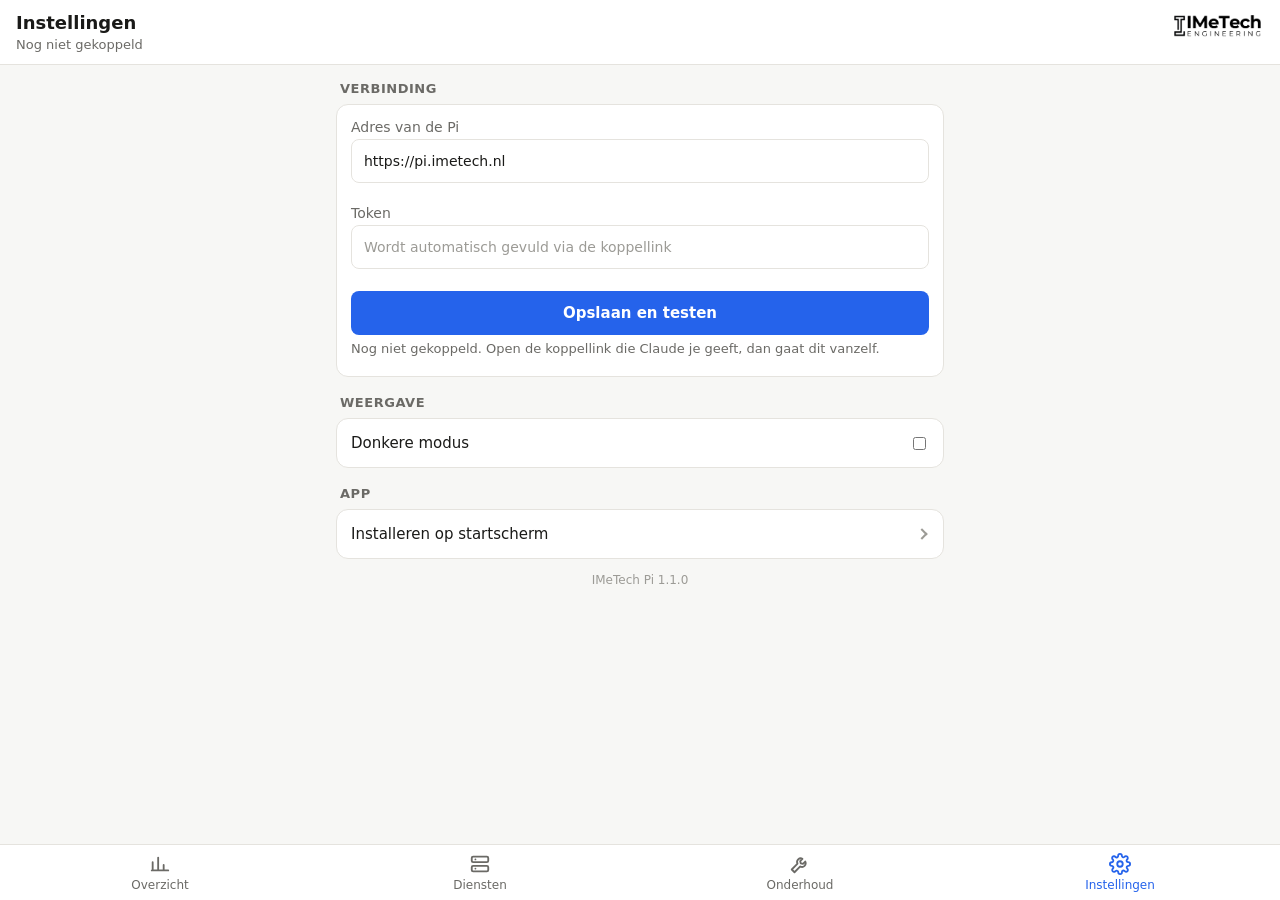
==== commit c34d96d2: "App 1.1: back-up/docker/websites/beveiliging-kaarten, 1j-historie, trek-om-te-vernieuwen, opgeschoon" ====
--- a/pwa/index.html
+++ b/pwa/index.html
@@ -43,6 +43,7 @@
       <img id="header-logo" class="header-logo" src="branding/logo-zwart.png" alt="IMeTech Engineering" width="120" height="28" />
     </header>
 
+    <div id="ptr" class="ptr" aria-hidden="true"><svg class="ic"><use href="#ic-herstel"/></svg><span>Trek om te vernieuwen</span></div>
     <main id="scherm"></main>
 
     <nav class="bottom-nav" aria-label="Hoofdnavigatie">
--- a/pwa/css/pi.css
+++ b/pwa/css/pi.css
@@ -71,3 +71,7 @@
 .pi-bezig::before { content: ""; width: 12px; height: 12px; border: 2px solid currentColor; border-right-color: transparent; border-radius: 50%; animation: draai .8s linear infinite; }
 .pi-voet { font-size: 0.75rem; color: var(--text-tertiary); text-align: center; margin: 14px 0 4px; }
 @media (prefers-reduced-motion: reduce) { .pi-bezig::before { animation: none; } }
+
+/* 1.1 */
+.stip-i { display: inline-block; width: 8px; height: 8px; border-radius: 50%; margin-right: 8px; background: var(--goed); vertical-align: 1px; }
+.stip-i.probleem { background: var(--danger); }
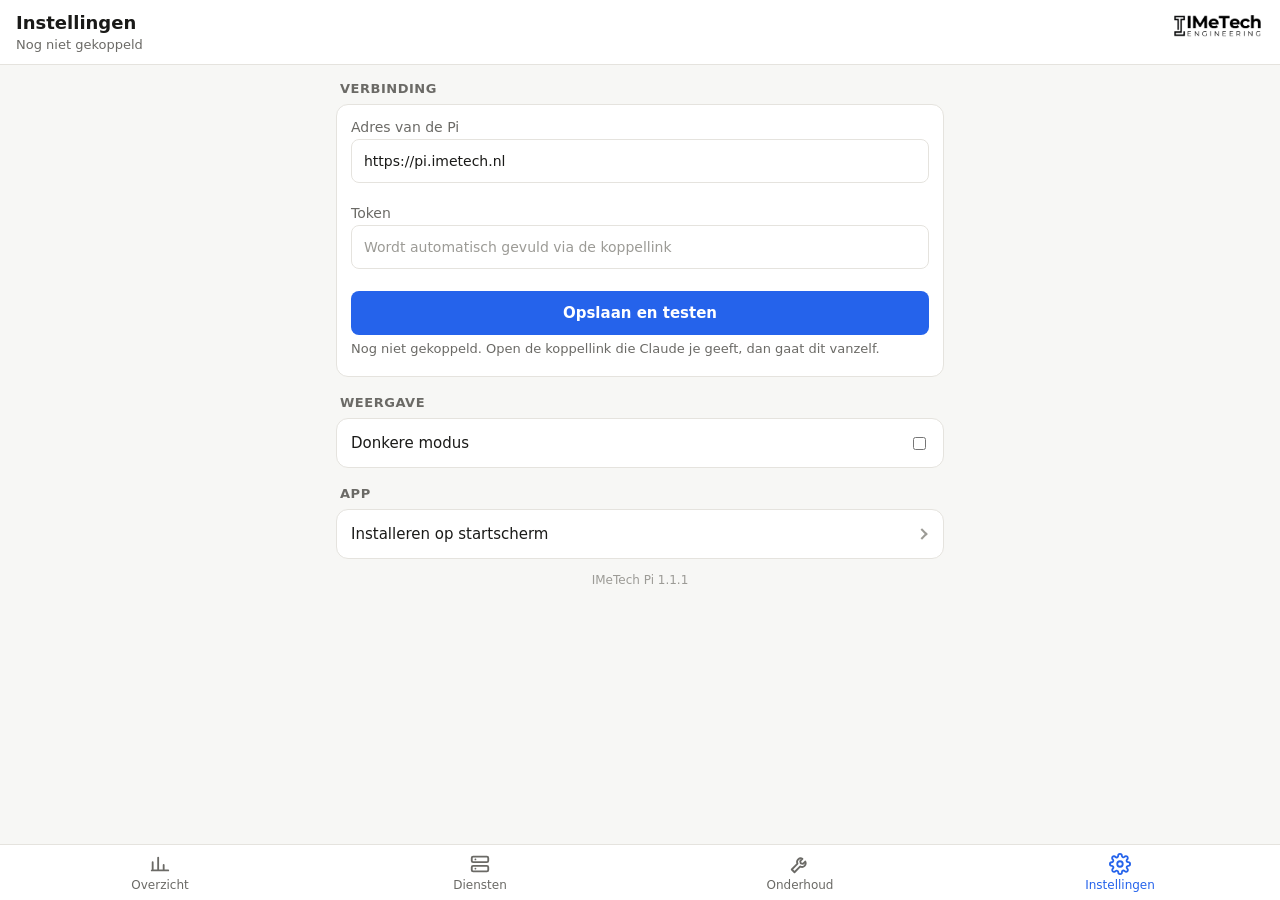
==== commit 9fe2f1eb: "Gedeelde UI-basis: animaties, tik-feedback, SVG-iconen Co-Authored-By: Claude Fable 5.2 <noreply@ant" ====
--- a/pwa/index.html
+++ b/pwa/index.html
@@ -11,6 +11,7 @@
     <link rel="manifest" href="manifest.json" />
     <link rel="stylesheet" href="css/style.css" />
     <link rel="stylesheet" href="css/pi.css" />
+    <link rel="stylesheet" href="css/imetech-ui.css" />
     <link rel="icon" href="icons/icon-192.png" type="image/png" />
     <link rel="apple-touch-icon" href="icons/icon-192.png" />
   </head>
@@ -55,6 +56,7 @@
 
     <div id="toast" class="toast hidden" role="status"><span id="toast-tekst"></span><button type="button" id="toast-knop" class="toast-knop hidden">Herstel</button></div>
 
+    <script src="js/imetech-ui.js" data-houder="#scherm" data-nav=".bottom-nav" data-iconen="1"></script>
     <script src="js/terug.js"></script>
     <script src="js/imetech-apps.js"></script>
     <script src="js/opslag.js"></script>
--- a/pwa/css/imetech-ui.css
+++ b/pwa/css/imetech-ui.css
@@ -0,0 +1,92 @@
+/* IMeTech UI-basis (gedeeld): animaties, tik-feedback, eigen dialoog, ongedaan-melding, laad-skelet.
+   Bron: assistant-repo gedeeld/ui/. Niet per app aanpassen: wijzig hier en draai gedeeld/sync.sh (kopieert naar alle apps).
+   Kleuren komen uit de tokens van de app; een app met andere tokennamen zet de --ui-* variabelen zelf. */
+:root {
+  --ui-vlak: var(--bg-primary, #ffffff);
+  --ui-vlak-2: var(--bg-tertiary, rgba(127, 127, 127, 0.14));
+  --ui-tekst: var(--text-primary, #1c1c1a);
+  --ui-tekst-2: var(--text-secondary, #6b6a65);
+  --ui-rand: var(--border, rgba(127, 127, 127, 0.3));
+  --ui-accent: var(--accent, #2563eb);
+  --ui-accent-tekst: #ffffff;
+  --ui-gevaar: var(--danger, #dc2626);
+  --ui-snel: 120ms;
+  --ui-normaal: 200ms;
+  --ui-curve: cubic-bezier(0.2, 0.8, 0.2, 1);
+}
+
+/* --- scherm- en lijstovergangen --- */
+@keyframes ui-vervaag-in { from { opacity: 0; } to { opacity: 1; } }
+@keyframes ui-schuif-in { from { opacity: 0; transform: translateY(8px); } to { opacity: 1; transform: none; } }
+@keyframes ui-blad-in { from { transform: translateY(100%); } to { transform: none; } }
+@keyframes ui-blad-uit { from { transform: none; } to { transform: translateY(100%); } }
+@keyframes ui-pop-in { from { opacity: 0; transform: scale(0.96); } to { opacity: 1; transform: none; } }
+@keyframes ui-vervaag-uit { from { opacity: 1; } to { opacity: 0; } }
+@keyframes ui-glans { from { background-position: 200% 0; } to { background-position: -200% 0; } }
+
+.ui-in { animation: ui-vervaag-in var(--ui-normaal) ease-out both; }          /* alleen dekking: breekt geen position:fixed binnen het scherm */
+.ui-in-lijst > * { animation: ui-schuif-in var(--ui-normaal) var(--ui-curve) both; }
+.ui-in-lijst > *:nth-child(2) { animation-delay: 25ms; }
+.ui-in-lijst > *:nth-child(3) { animation-delay: 50ms; }
+.ui-in-lijst > *:nth-child(4) { animation-delay: 75ms; }
+.ui-in-lijst > *:nth-child(5) { animation-delay: 100ms; }
+.ui-in-lijst > *:nth-child(6) { animation-delay: 125ms; }
+.ui-in-lijst > *:nth-child(n + 7) { animation-delay: 150ms; }
+.ui-weg { animation: ui-vervaag-uit var(--ui-snel) ease-in both; }
+
+/* --- tik-feedback (:where = geen specificiteit, eigen regels van de app winnen altijd) --- */
+:where(button, [role="button"], summary, .btn) { -webkit-tap-highlight-color: transparent; touch-action: manipulation; }
+:where(button, [role="button"], .btn):where(:not(:disabled)) { transition: transform var(--ui-snel) ease-out, opacity var(--ui-snel) ease-out; }
+:where(button, [role="button"], .btn):where(:not(:disabled)):active { transform: scale(0.97); opacity: 0.9; }
+:where(button, a, input, select, textarea, summary, [tabindex]):focus-visible { outline: 2px solid var(--ui-accent); outline-offset: 2px; }
+
+/* --- dialoog (vervangt confirm() en prompt() van de browser) --- */
+.ui-doek { position: fixed; inset: 0; z-index: 10000; display: flex; align-items: flex-end; justify-content: center;
+  background: rgba(0, 0, 0, 0.5); animation: ui-vervaag-in var(--ui-normaal) ease-out both; }
+.ui-blad { width: 100%; max-width: 520px; box-sizing: border-box; background: var(--ui-vlak); color: var(--ui-tekst);
+  border-radius: 16px 16px 0 0; padding: 20px 16px calc(16px + env(safe-area-inset-bottom, 0px));
+  box-shadow: 0 -8px 32px rgba(0, 0, 0, 0.25); animation: ui-blad-in 260ms var(--ui-curve) both; }
+.ui-doek.ui-sluit { animation: ui-vervaag-uit 160ms ease-in both; }
+.ui-doek.ui-sluit .ui-blad { animation: ui-blad-uit 160ms ease-in both; }
+.ui-blad { outline: none; font-size: 1rem; text-align: left; }
+.ui-titel { margin: 0 0 6px; font-size: 1.0625rem; font-weight: 600; line-height: 1.3; color: var(--ui-tekst); text-transform: none; letter-spacing: normal; }
+.ui-tekst { margin: 0 0 14px; color: var(--ui-tekst-2); font-size: 0.9375rem; line-height: 1.45; white-space: pre-line; overflow-wrap: anywhere; }
+.ui-titel + .ui-knoppen, .ui-titel + input { margin-top: 10px; }
+.ui-blad input { width: 100%; box-sizing: border-box; min-height: 46px; margin: 4px 0 14px; padding: 0 12px; font: inherit; font-size: 1rem;
+  color: var(--ui-tekst); background: var(--ui-vlak-2); border: 1px solid var(--ui-rand); border-radius: 10px; }
+.ui-knoppen { display: flex; gap: 8px; }
+.ui-knoppen button { flex: 1; width: auto; margin: 0; min-height: 46px; padding: 0 12px; font: inherit; text-transform: none; letter-spacing: normal; font-weight: 600; font-size: 0.9375rem; cursor: pointer;
+  color: var(--ui-tekst); background: transparent; border: 1px solid var(--ui-rand); border-radius: 10px; }
+.ui-knoppen .ui-ok { color: var(--ui-accent-tekst); background: var(--ui-accent); border-color: transparent; }
+.ui-knoppen .ui-ok.ui-gevaar { color: #fff; }
+.ui-knoppen .ui-ok.ui-gevaar { background: var(--ui-gevaar); }
+@media (min-width: 640px) {
+  .ui-doek { align-items: center; }
+  .ui-blad { border-radius: 16px; padding-bottom: 16px; animation-name: ui-pop-in; }
+  .ui-doek.ui-sluit .ui-blad { animation-name: ui-vervaag-uit; }
+}
+
+/* --- melding met "Ongedaan maken" (voor apps zonder eigen toast-met-knop) --- */
+.ui-melding { position: fixed; left: 12px; right: 12px; bottom: calc(76px + env(safe-area-inset-bottom, 0px)); z-index: 9999; margin: 0 auto; max-width: 480px;
+  display: flex; align-items: center; gap: 12px; padding: 12px 14px; border-radius: 12px; font-size: 0.9375rem;
+  color: #fff; background: #26262b; box-shadow: 0 6px 24px rgba(0, 0, 0, 0.3); animation: ui-schuif-in var(--ui-normaal) var(--ui-curve) both; }
+.ui-melding span { flex: 1; min-width: 0; overflow-wrap: anywhere; }
+.ui-melding button { flex: none; min-height: 36px; padding: 0 10px; font: inherit; font-weight: 600; color: #9cc2ff; background: transparent; border: 0; cursor: pointer; }
+
+/* --- laad-skelet --- */
+.ui-skelet { display: block; height: 14px; margin: 10px 0; border-radius: 6px;
+  background: linear-gradient(90deg, var(--ui-vlak-2) 25%, rgba(127, 127, 127, 0.28) 50%, var(--ui-vlak-2) 75%); background-size: 200% 100%;
+  animation: ui-glans 1.4s linear infinite; }
+.ui-skelet.kop { height: 20px; width: 45%; }
+.ui-skelet.kort { width: 60%; }
+.ui-skelet.kaart { height: 64px; border-radius: 12px; }
+
+/* --- iconen (vervangt losse tekens zoals het vinkje en het waarschuwingsteken) --- */
+.ui-ic { display: inline-block; width: 1.1em; height: 1.1em; vertical-align: -0.18em; fill: none; stroke: currentColor; stroke-width: 2;
+  stroke-linecap: round; stroke-linejoin: round; flex: none; }
+
+@media (prefers-reduced-motion: reduce) {
+  .ui-in, .ui-in-lijst > *, .ui-weg, .ui-doek, .ui-blad, .ui-melding, .ui-doek.ui-sluit, .ui-doek.ui-sluit .ui-blad { animation-duration: 1ms !important; animation-delay: 0ms !important; }
+  .ui-skelet { animation: none; }
+  :where(button, [role="button"], .btn):where(:not(:disabled)):active { transform: none; }
+}
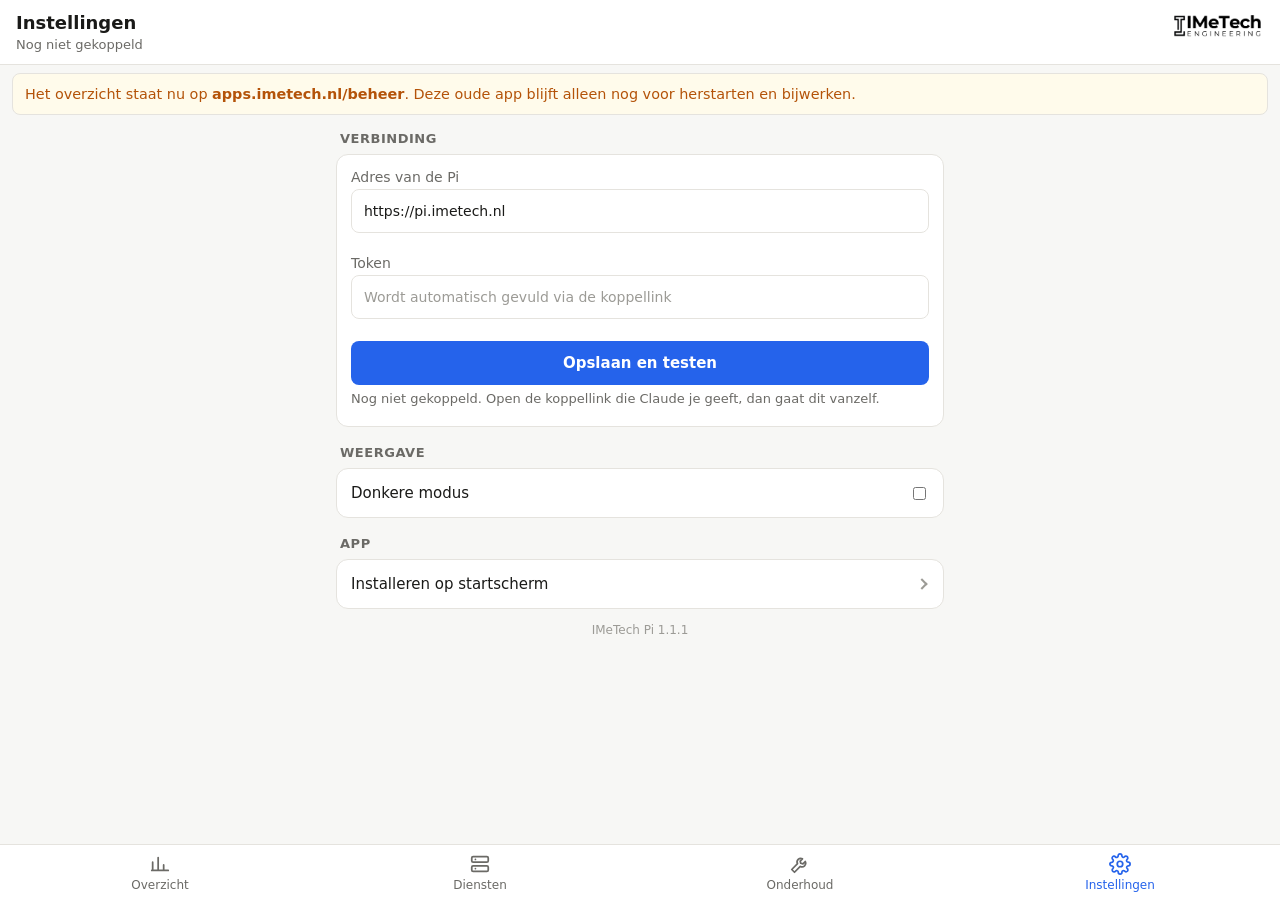
==== commit d40cd95b: "Regel bovenin: het overzicht staat nu op apps.imetech.nl/beheer (na de grote omschakeling) Co-Author" ====
--- a/pwa/index.html
+++ b/pwa/index.html
@@ -44,6 +44,8 @@
       <img id="header-logo" class="header-logo" src="branding/logo-zwart.png" alt="IMeTech Engineering" width="120" height="28" />
     </header>
 
+    <a class="verhuisd" href="https://apps.imetech.nl/beheer/" style="display:block;margin:8px 12px 0;padding:10px 12px;border:1px solid var(--border);border-radius:var(--radius-md);background:var(--let-op-light);color:var(--let-op);font-size:.9rem;line-height:1.4;text-decoration:none">Het overzicht staat nu op <strong>apps.imetech.nl/beheer</strong>. Deze oude app blijft alleen nog voor herstarten en bijwerken.</a>
+
     <div id="ptr" class="ptr" aria-hidden="true"><svg class="ic"><use href="#ic-herstel"/></svg><span>Trek om te vernieuwen</span></div>
     <main id="scherm"></main>
 
--- a/pwa/css/imetech-ui.css
+++ b/pwa/css/imetech-ui.css
@@ -81,8 +81,11 @@
 .ui-skelet.kort { width: 60%; }
 .ui-skelet.kaart { height: 64px; border-radius: 12px; }
 
+/* --- één lijnstijl voor alle iconen in alle apps: 24-raster, lijndikte 1,9, ronde uiteinden en hoeken --- */
+svg[viewBox="0 0 24 24"], svg:has(> use[href^="#"]) { stroke-width: 1.9; stroke-linecap: round; stroke-linejoin: round; }
+
 /* --- iconen (vervangt losse tekens zoals het vinkje en het waarschuwingsteken) --- */
-.ui-ic { display: inline-block; width: 1.1em; height: 1.1em; vertical-align: -0.18em; fill: none; stroke: currentColor; stroke-width: 2;
+.ui-ic { display: inline-block; width: 1.1em; height: 1.1em; vertical-align: -0.18em; fill: none; stroke: currentColor; stroke-width: 1.9;
   stroke-linecap: round; stroke-linejoin: round; flex: none; }
 
 @media (prefers-reduced-motion: reduce) {
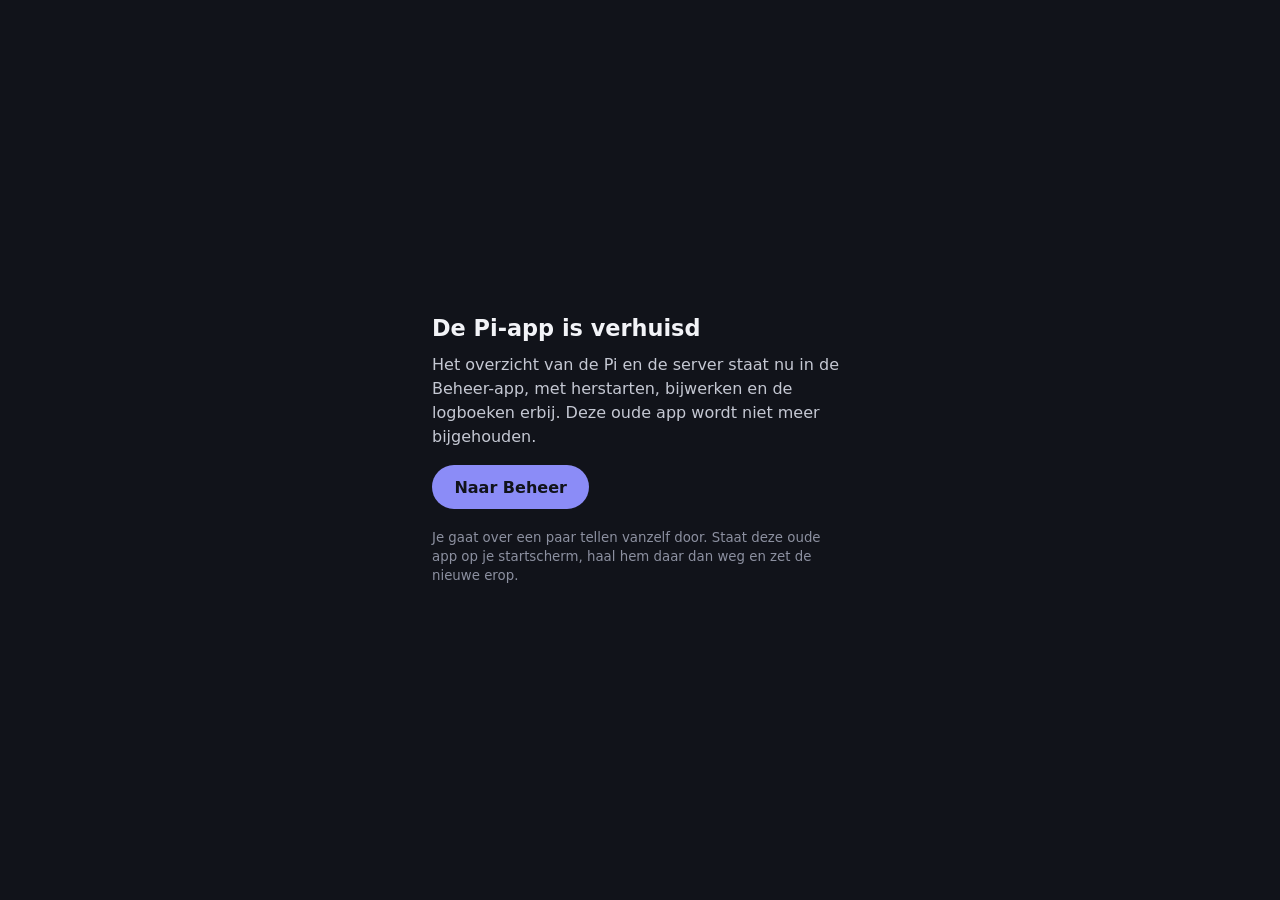
==== commit 24a4adb2: "Pi-app verwijst door naar apps.imetech.nl/beheer (de oude app staat in archief/pwa-261121) Co-Author" ====
--- a/pwa/index.html
+++ b/pwa/index.html
@@ -3,67 +3,33 @@
   <head>
     <meta charset="UTF-8" />
     <meta name="viewport" content="width=device-width, initial-scale=1, viewport-fit=cover" />
-    <meta name="theme-color" content="#2563EB" id="meta-theme-color" />
-    <meta name="apple-mobile-web-app-capable" content="yes" />
-    <meta name="mobile-web-app-capable" content="yes" />
+    <meta name="theme-color" content="#11131A" />
     <meta name="robots" content="noindex" />
-    <title>IMeTech Pi</title>
+    <title>IMeTech Pi is verhuisd</title>
     <link rel="manifest" href="manifest.json" />
-    <link rel="stylesheet" href="css/style.css" />
-    <link rel="stylesheet" href="css/pi.css" />
-    <link rel="stylesheet" href="css/imetech-ui.css" />
     <link rel="icon" href="icons/icon-192.png" type="image/png" />
-    <link rel="apple-touch-icon" href="icons/icon-192.png" />
+    <style>
+      body { margin: 0; min-height: 100vh; display: grid; place-items: center; background: #11131a; color: #f2f3f7;
+             font-family: system-ui, -apple-system, "Segoe UI", sans-serif; }
+      main { max-width: 26rem; padding: 2rem 1.5rem; }
+      h1 { font-size: 1.4rem; margin: 0 0 .75rem; }
+      p { line-height: 1.5; color: #c5c8d3; margin: 0 0 1rem; }
+      a.knop { display: inline-block; background: #8b8cf7; color: #11131a; font-weight: 600; text-decoration: none;
+               padding: .8rem 1.4rem; border-radius: 999px; }
+      small { display: block; margin-top: 1.25rem; color: #8c90a0; line-height: 1.4; }
+    </style>
   </head>
   <body>
-    <svg class="ic-sprite" aria-hidden="true" focusable="false">
-      <symbol id="ic-overzicht" viewBox="0 0 24 24"><path d="M4 19V10M10 19V5M16 19v-6M21 19H3" /></symbol>
-      <symbol id="ic-diensten" viewBox="0 0 24 24"><rect x="3" y="4" width="18" height="6" rx="1.5" /><rect x="3" y="14" width="18" height="6" rx="1.5" /><path d="M7 7h.01M7 17h.01" /></symbol>
-      <symbol id="ic-onderhoud" viewBox="0 0 24 24"><path d="M14.7 6.3a4 4 0 0 0-5.4 5.4L3 18l3 3 6.3-6.3a4 4 0 0 0 5.4-5.4l-2.5 2.5-2.4-.6-.6-2.4z" /></symbol>
-      <symbol id="ic-instellingen" viewBox="0 0 24 24"><circle cx="12" cy="12" r="3" /><path d="M19.4 15a1.7 1.7 0 0 0 .3 1.8l.1.1a2 2 0 1 1-2.8 2.8l-.1-.1a1.7 1.7 0 0 0-1.8-.3 1.7 1.7 0 0 0-1 1.5V21a2 2 0 1 1-4 0v-.1a1.7 1.7 0 0 0-1.1-1.5 1.7 1.7 0 0 0-1.8.3l-.1.1a2 2 0 1 1-2.8-2.8l.1-.1a1.7 1.7 0 0 0 .3-1.8 1.7 1.7 0 0 0-1.5-1H3a2 2 0 1 1 0-4h.1a1.7 1.7 0 0 0 1.5-1.1 1.7 1.7 0 0 0-.3-1.8l-.1-.1a2 2 0 1 1 2.8-2.8l.1.1a1.7 1.7 0 0 0 1.8.3H9a1.7 1.7 0 0 0 1-1.5V3a2 2 0 1 1 4 0v.1a1.7 1.7 0 0 0 1 1.5 1.7 1.7 0 0 0 1.8-.3l.1-.1a2 2 0 1 1 2.8 2.8l-.1.1a1.7 1.7 0 0 0-.3 1.8V9a1.7 1.7 0 0 0 1.5 1H21a2 2 0 1 1 0 4h-.1a1.7 1.7 0 0 0-1.5 1z" /></symbol>
-      <symbol id="ic-terug" viewBox="0 0 24 24"><path d="M15 6l-6 6 6 6" /></symbol>
-      <symbol id="ic-herstel" viewBox="0 0 24 24"><path d="M4 12a8 8 0 1 0 2.6-5.9" /><path d="M4 4v5h5" /></symbol>
-      <symbol id="ic-chevron" viewBox="0 0 24 24"><path d="M9 6l6 6-6 6" /></symbol>
-    </svg>
-
-    <div id="install-banner" class="install-banner hidden" role="dialog" aria-label="App installeren">
-      <div class="install-banner-inner">
-        <p><strong>Installeer IMeTech Pi</strong> op je startscherm, dan heb je de Pi altijd bij de hand.</p>
-        <div class="install-banner-actions">
-          <button type="button" id="btn-install" class="btn-primary">Installeren</button>
-          <button type="button" id="btn-install-dismiss" class="btn-secondary">Later</button>
-        </div>
-      </div>
-    </div>
-
-    <header class="app-header">
-      <div class="header-text">
-        <h1 id="kop">Pi</h1>
-        <p id="status" class="sub">Verbinden...</p>
-      </div>
-      <img id="header-logo" class="header-logo" src="branding/logo-zwart.png" alt="IMeTech Engineering" width="120" height="28" />
-    </header>
-
-    <a class="verhuisd" href="https://apps.imetech.nl/beheer/" style="display:block;margin:8px 12px 0;padding:10px 12px;border:1px solid var(--border);border-radius:var(--radius-md);background:var(--let-op-light);color:var(--let-op);font-size:.9rem;line-height:1.4;text-decoration:none">Het overzicht staat nu op <strong>apps.imetech.nl/beheer</strong>. Deze oude app blijft alleen nog voor herstarten en bijwerken.</a>
-
-    <div id="ptr" class="ptr" aria-hidden="true"><svg class="ic"><use href="#ic-herstel"/></svg><span>Trek om te vernieuwen</span></div>
-    <main id="scherm"></main>
-
-    <nav class="bottom-nav" aria-label="Hoofdnavigatie">
-      <button type="button" data-tab="overzicht" class="actief"><svg class="ic"><use href="#ic-overzicht"/></svg>Overzicht</button>
-      <button type="button" data-tab="diensten"><svg class="ic"><use href="#ic-diensten"/></svg>Diensten</button>
-      <button type="button" data-tab="onderhoud"><svg class="ic"><use href="#ic-onderhoud"/></svg>Onderhoud <span id="badge" class="badge"></span></button>
-      <button type="button" data-tab="instellingen"><svg class="ic"><use href="#ic-instellingen"/></svg>Instellingen</button>
-    </nav>
-
-    <div id="toast" class="toast hidden" role="status"><span id="toast-tekst"></span><button type="button" id="toast-knop" class="toast-knop hidden">Herstel</button></div>
-
-    <script src="js/imetech-ui.js" data-houder="#scherm" data-nav=".bottom-nav" data-iconen="1"></script>
-    <script src="js/terug.js"></script>
-    <script src="js/imetech-apps.js"></script>
-    <script src="js/opslag.js"></script>
-    <script src="js/api.js"></script>
-    <script src="js/install.js"></script>
-    <script src="js/app.js"></script>
+    <main>
+      <h1>De Pi-app is verhuisd</h1>
+      <p>Het overzicht van de Pi en de server staat nu in de Beheer-app, met herstarten, bijwerken en de logboeken erbij. Deze oude app wordt niet meer bijgehouden.</p>
+      <a class="knop" href="https://apps.imetech.nl/beheer/">Naar Beheer</a>
+      <small>Je gaat over een paar tellen vanzelf door. Staat deze oude app op je startscherm, haal hem daar dan weg en zet de nieuwe erop.</small>
+    </main>
+    <script>
+      // De oude versie stond in de cache van het toestel: die ruimen we op, zodat deze pagina altijd de nieuwste is.
+      if ("serviceWorker" in navigator) navigator.serviceWorker.register("sw.js").catch(function () {});
+      setTimeout(function () { location.href = "https://apps.imetech.nl/beheer/"; }, 4000);
+    </script>
   </body>
 </html>
